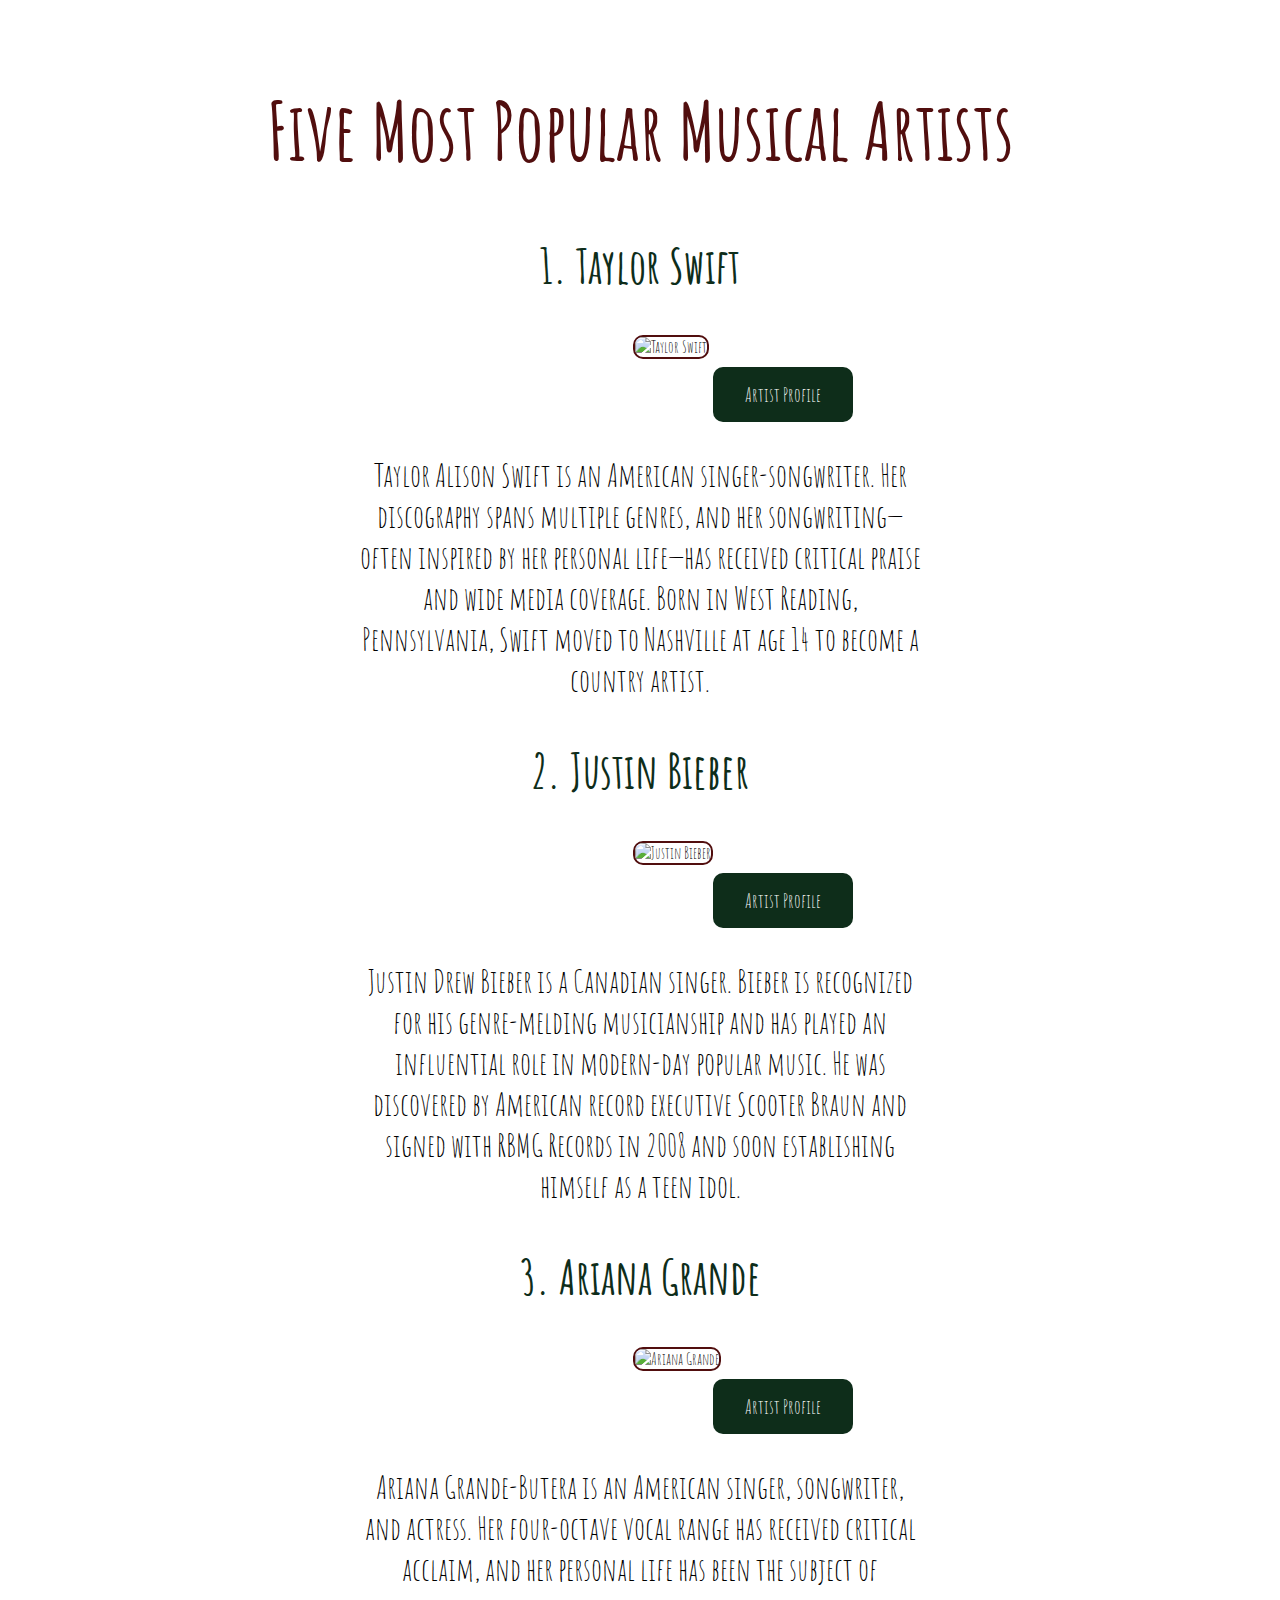
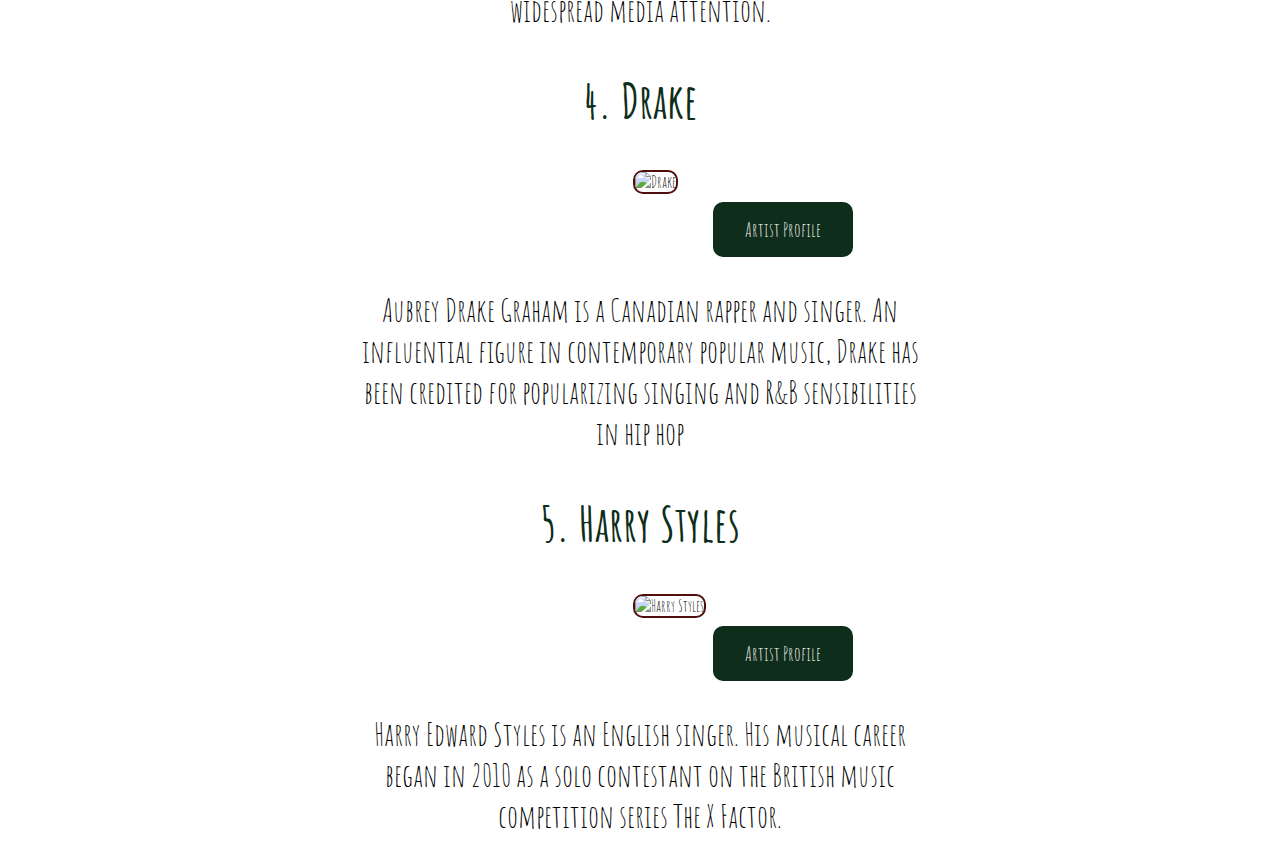
==== index.html @ 48880ab5 "created: main six pages and stylesheet" ====
<!DOCTYPE html>
<html lang="en">
<head>
    <meta charset="UTF-8">
    <meta http-equiv="X-UA-Compatible" content="IE=edge">
    <meta name="viewport" content="width=device-width, initial-scale=1.0">
    <title>Top 5: Artists</title>
    <link rel="stylesheet" href="./styles.css">
    <link rel="preconnect" href="https://fonts.googleapis.com">
    <link rel="preconnect" href="https://fonts.gstatic.com" crossorigin>
    <link href="https://fonts.googleapis.com/css2?family=Amatic+SC:wght@400;700&display=swap" rel="stylesheet">
</head>
<body>
    <h1>Five Most Popular Musical Artists</h1>
    <div class="item">
        <h2>1. Taylor Swift</h2>
        <div class="artist-pic">
            <img src="https://static01.nyt.com/images/2020/12/10/arts/10taylor-item2/10taylor-item2-articleLarge.jpg?quality=75&auto=webp&disable=upscale" alt="Taylor Swift">
        </div>
        <div class="artist">
            <a href="./taylor.html">Artist Profile</a>
        </div>
        <p>Taylor Alison Swift is an American singer-songwriter. Her discography spans multiple genres, and her songwriting—often inspired by her personal life—has received critical praise and wide media coverage. Born in West Reading, Pennsylvania, Swift moved to Nashville at age 14 to become a country artist.</p>
    </div>
    <div class="item">
        <h2>2. Justin Bieber</h2>
        <div class="artist-pic">
            <img src="https://i.pinimg.com/originals/af/c7/47/afc74777df1d594bdd5ea40d0c92a9f9.jpg" alt="Justin Bieber">
        </div>
        <div class="artist">
            <a href="./justin.html">Artist Profile</a>
        </div>
        <p>Justin Drew Bieber is a Canadian singer. Bieber is recognized for his genre-melding musicianship and has played an influential role in modern-day popular music. He was discovered by American record executive Scooter Braun and signed with RBMG Records in 2008 and soon establishing himself as a teen idol.</p>
    </div>
    <div class="item">
        <h2>3. Ariana Grande</h2>
        <div class="artist-pic">
            <img src="https://www.refinery29.com/images/9771734.jpg?format=pjpg&auto=webp&resize-filter=lanczos2&quality=65&sharpen=a3%2Cr3%2Ct0&optimize=low&width=1200&height=900&crop=4%3A3%2Csmart&enable=upscale" alt="Ariana Grande">
        </div>
        <div class="artist">
            <a href="./ariana.html">Artist Profile</a>
        </div>
        <p>Ariana Grande-Butera is an American singer, songwriter, and actress. Her four-octave vocal range has received critical acclaim, and her personal life has been the subject of widespread media attention.</p>
    </div>
    <div class="item">
        <h2>4. Drake</h2>
        <div class="artist-pic">
            <img src="https://static01.nyt.com/images/2021/12/08/arts/06drake2/06drake2-mediumSquareAt3X.jpg" alt="Drake">
        </div>
        <div class="artist">
            <a href="./drake.html">Artist Profile</a>
        </div>
        <p>Aubrey Drake Graham is a Canadian rapper and singer. An influential figure in contemporary popular music, Drake has been credited for popularizing singing and R&B sensibilities in hip hop</p>
    <div class="item">
        <h2>5. Harry Styles</h2>
        <div class="artist-pic">
            <img src="https://i.pinimg.com/originals/8e/4c/4b/8e4c4b466205d4fd957b059167fd3a85.jpg" alt="Harry Styles">
        </div>
        <div class="artist">
            <a href="./harry.html">Artist Profile</a>
        </div>
        <p>Harry Edward Styles is an English singer. His musical career began in 2010 as a solo contestant on the British music competition series The X Factor.</p>
    </div>
</body>
</html>
---- styles.css ----
body{
    background-image: url("https://img.freepik.com/free-vector/tropical-leaf-frame-brown-background_53876-98021.jpg?w=2000");
    background-size: contain;
    font-family: 'Amatic SC', cursive;
}
h1{
    text-align: center;
    font-size: 5em;
    margin-top: 1em;
    font-family: 'Amatic SC', cursive;
    color: rgb(81, 14, 14);
}
h2{
    font-family: 'Amatic SC', cursive;
    font-size: 3em;
    color: rgb(14, 45, 26);
    text-align: center;
}
img{
    width: 300px;
    height: 300px;
    margin-left: 625px;
    border: 2px solid rgb(81, 14, 14);
    margin-bottom: 0.5em;
    border-radius: 10px;
}
p{
    text-align: center;
    margin-right: 350px;
    margin-left: 350px;
    font-family: 'Amatic SC', cursive;
    font-style: bold;
    font-size: 2em;
}
.artist{
    background-color: rgb(14, 45, 26);
    border: none;
    color: white;
    padding: 15px 32px;
    text-align: center;
    text-decoration: none;
    display: inline-block;
    font-size: 1.2em;
    margin-left: 705px;
    font-family: 'Amatic SC', cursive;
    border-radius: 10px;
}
a:link{
    color: white;
    text-decoration: none;
}
a:visited{
    color: white;
    text-decoration: none;
}
a:hover{
    background-color: rgb(29, 94, 55);
}
.header{
    background-image: url("https://wallpaperaccess.com/full/1153330.jpg");
}
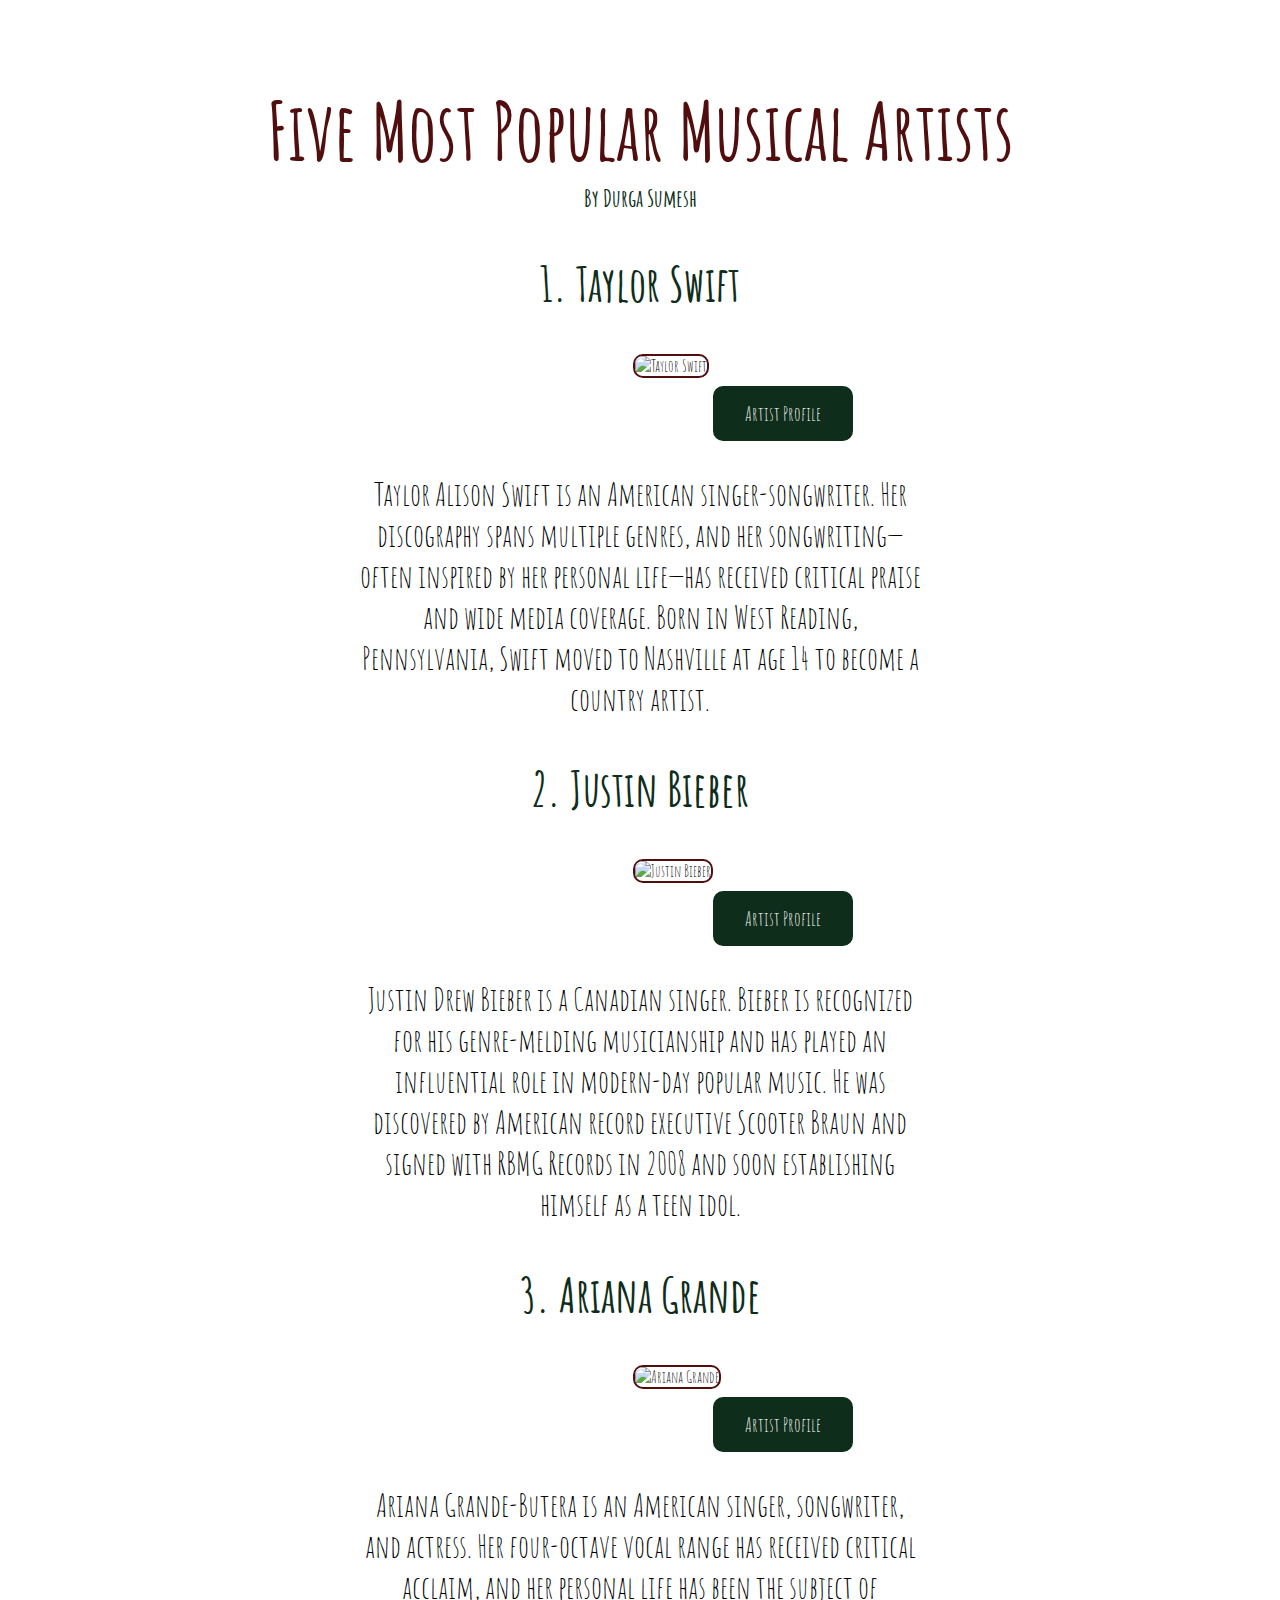
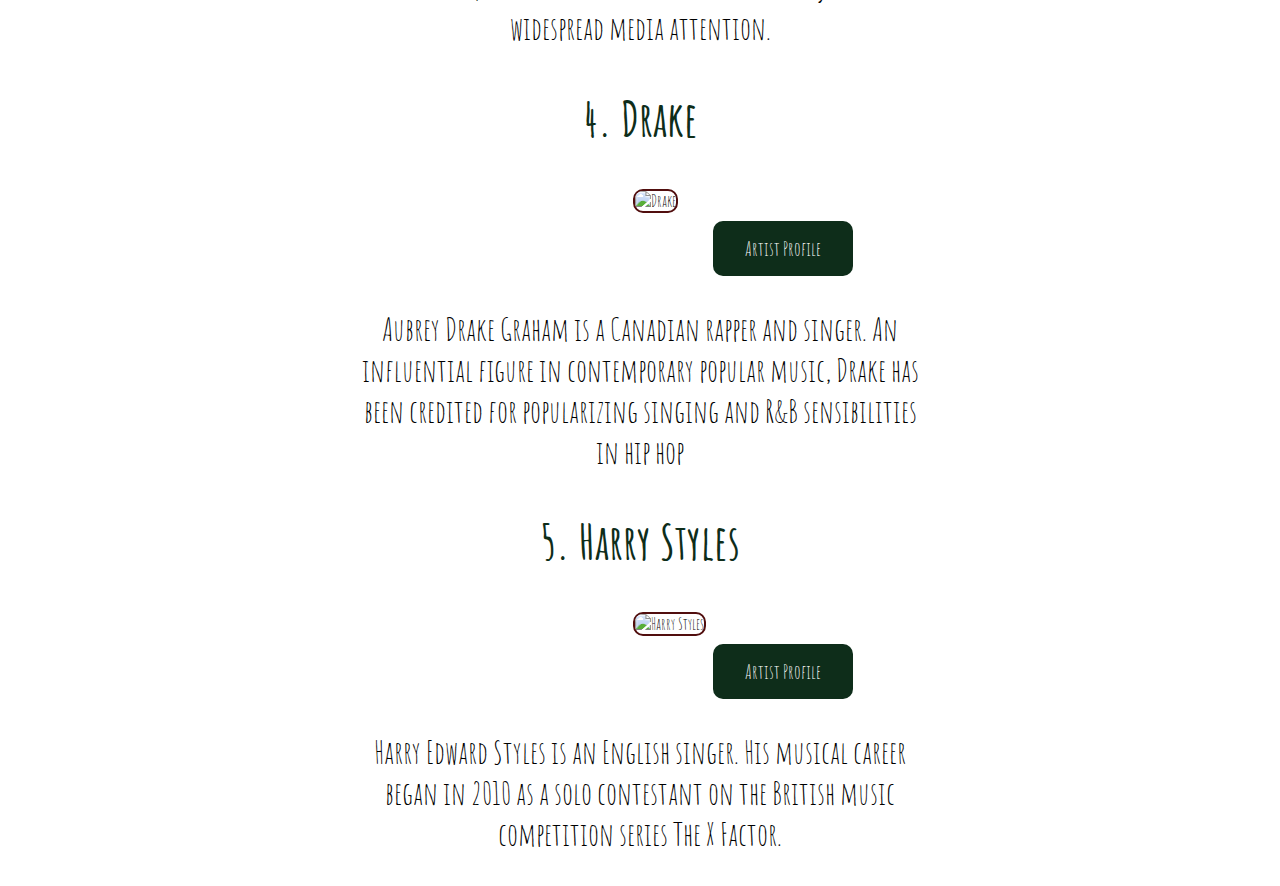
==== commit b89c04f5: "Added Author" ====
--- a/index.html
+++ b/index.html
@@ -12,6 +12,7 @@
 </head>
 <body>
     <h1>Five Most Popular Musical Artists</h1>
+    <h3>By Durga Sumesh</h3>
     <div class="item">
         <h2>1. Taylor Swift</h2>
         <div class="artist-pic">
--- a/styles.css
+++ b/styles.css
@@ -9,6 +9,7 @@
     margin-top: 1em;
     font-family: 'Amatic SC', cursive;
     color: rgb(81, 14, 14);
+    margin-bottom: 2px;
 }
 h2{
     font-family: 'Amatic SC', cursive;
@@ -58,4 +59,11 @@
 }
 .header{
     background-image: url("https://wallpaperaccess.com/full/1153330.jpg");
+}
+h3{
+    margin-top: 0px;
+    font-family: 'Amatic SC', cursive;
+    font-size: 1.5em;
+    color: rgb(14, 45, 26);
+    text-align: center;
 }